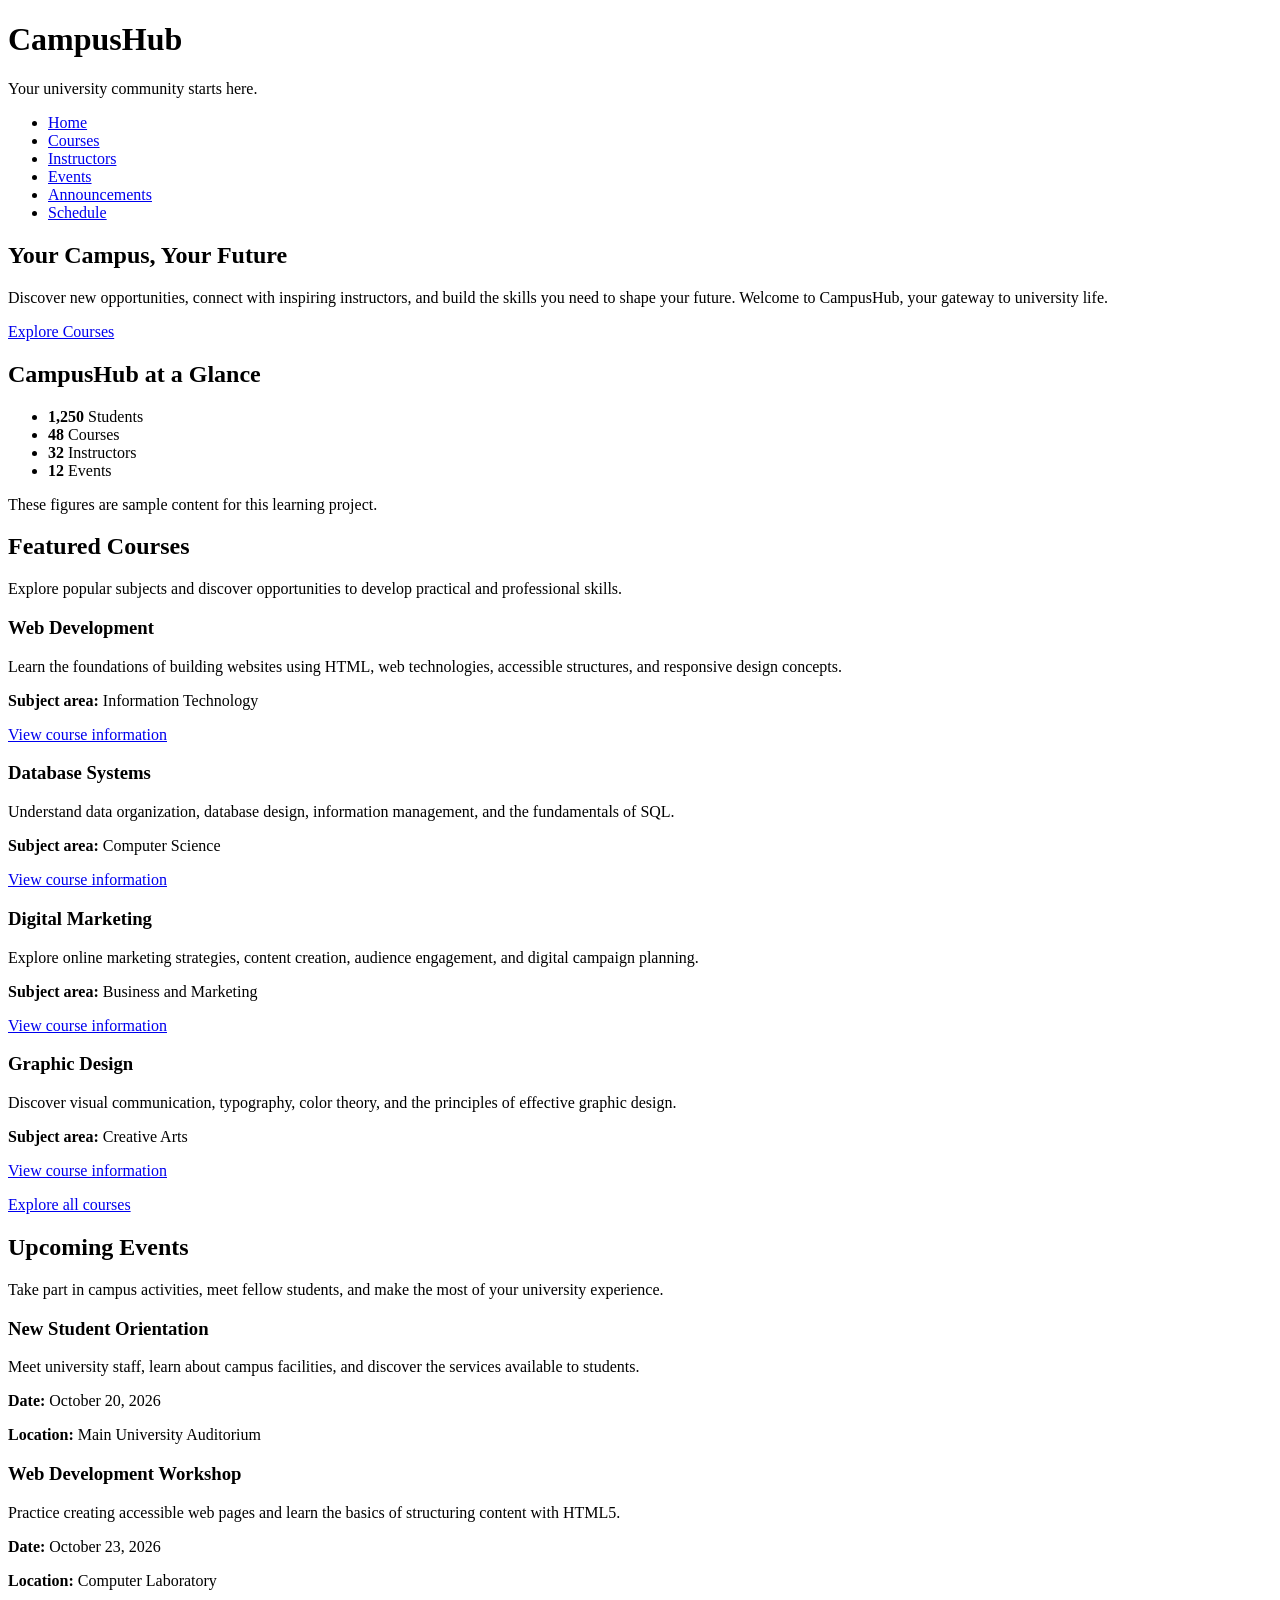
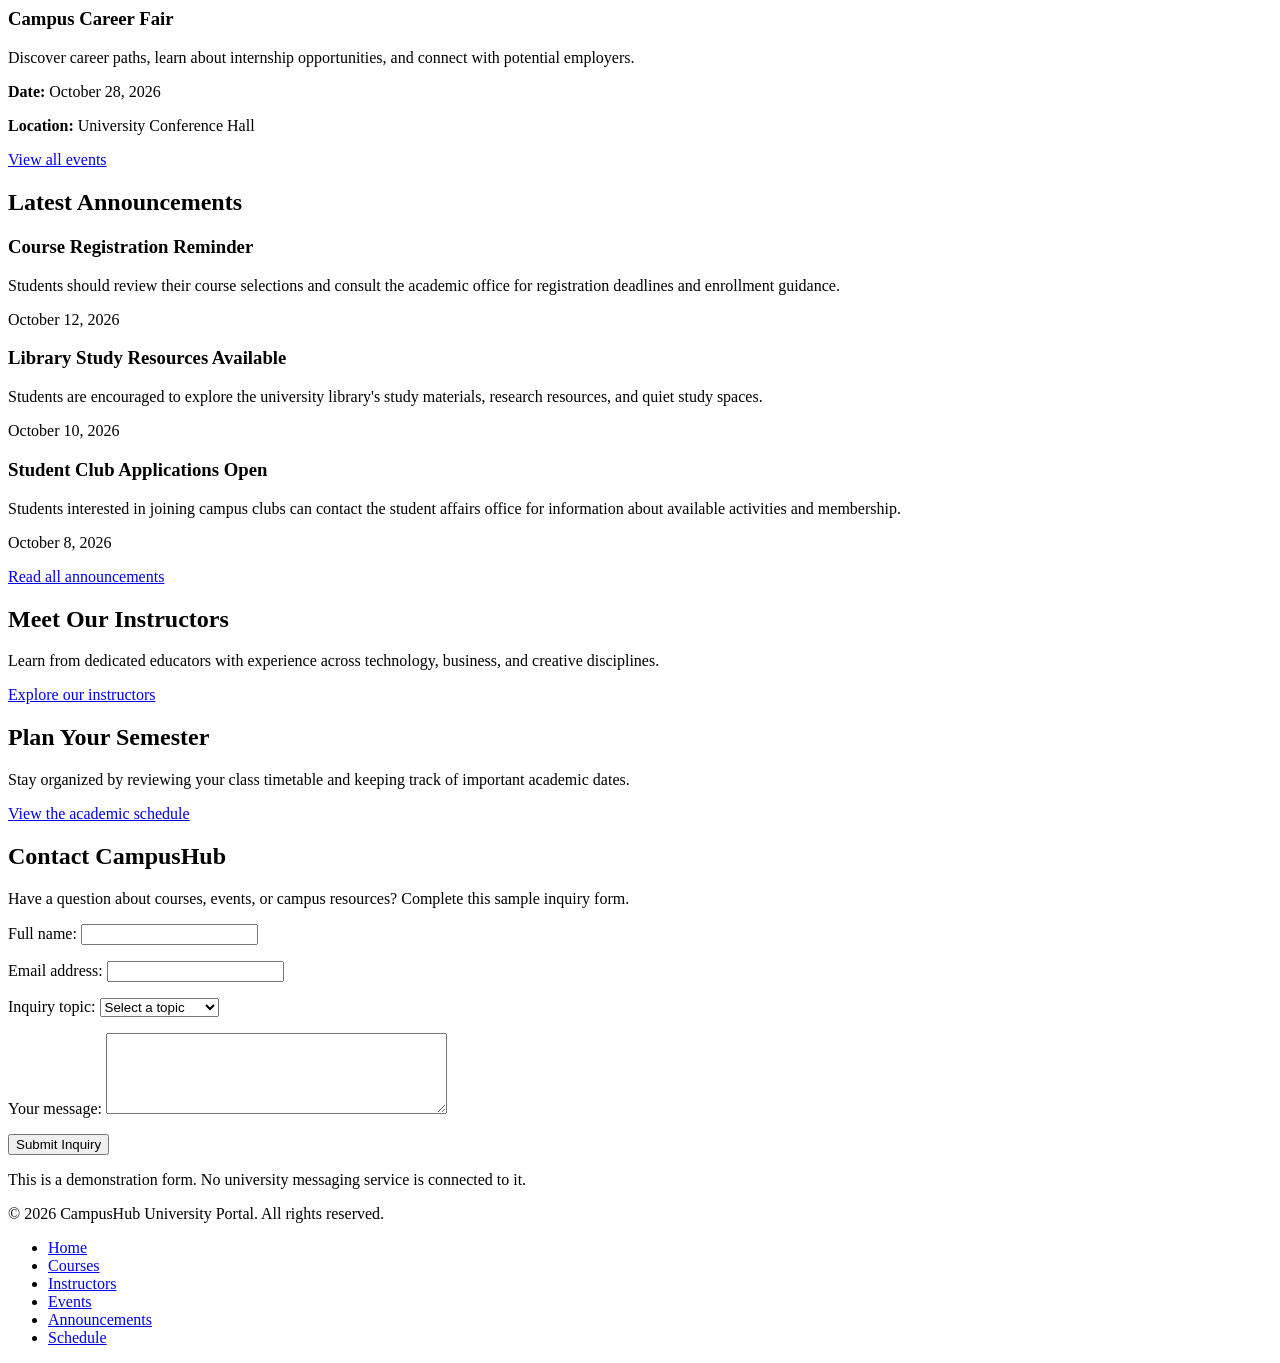
==== index.html @ 7636628a "Add files via upload" ====
<!DOCTYPE html>
<html lang="en">
<head>
    <meta charset="UTF-8">
    <meta name="viewport" content="width=device-width, initial-scale=1.0">
    <title>CampusHub | Your University Portal</title>
</head>
<body>

    <header>
        <h1>CampusHub</h1>
        <p>Your university community starts here.</p>

        <nav aria-label="Main navigation">
            <ul>
                <li><a href="index.html" aria-current="page">Home</a></li>
                <li><a href="courses.html">Courses</a></li>
                <li><a href="instructors.html">Instructors</a></li>
                <li><a href="events.html">Events</a></li>
                <li><a href="announcements.html">Announcements</a></li>
                <li><a href="schedule.html">Schedule</a></li>
            </ul>
        </nav>
    </header>

    <main>
        <section aria-labelledby="hero-heading">
            <h2 id="hero-heading">Your Campus, Your Future</h2>
            <p>
                Discover new opportunities, connect with inspiring instructors,
                and build the skills you need to shape your future.
                Welcome to CampusHub, your gateway to university life.
            </p>
            <p>
                <a href="courses.html">Explore Courses</a>
            </p>
        </section>

        <section aria-labelledby="statistics-heading">
            <h2 id="statistics-heading">CampusHub at a Glance</h2>

            <ul>
                <li>
                    <strong>1,250</strong>
                    <span>Students</span>
                </li>
                <li>
                    <strong>48</strong>
                    <span>Courses</span>
                </li>
                <li>
                    <strong>32</strong>
                    <span>Instructors</span>
                </li>
                <li>
                    <strong>12</strong>
                    <span>Events</span>
                </li>
            </ul>

            <p>
                These figures are sample content for this learning project.
            </p>
        </section>

        <section aria-labelledby="courses-heading">
            <h2 id="courses-heading">Featured Courses</h2>
            <p>
                Explore popular subjects and discover opportunities
                to develop practical and professional skills.
            </p>

            <article>
                <h3>Web Development</h3>
                <p>
                    Learn the foundations of building websites using HTML,
                    web technologies, accessible structures, and responsive
                    design concepts.
                </p>
                <p><strong>Subject area:</strong> Information Technology</p>
                <a href="courses.html">View course information</a>
            </article>

            <article>
                <h3>Database Systems</h3>
                <p>
                    Understand data organization, database design,
                    information management, and the fundamentals of SQL.
                </p>
                <p><strong>Subject area:</strong> Computer Science</p>
                <a href="courses.html">View course information</a>
            </article>

            <article>
                <h3>Digital Marketing</h3>
                <p>
                    Explore online marketing strategies, content creation,
                    audience engagement, and digital campaign planning.
                </p>
                <p><strong>Subject area:</strong> Business and Marketing</p>
                <a href="courses.html">View course information</a>
            </article>

            <article>
                <h3>Graphic Design</h3>
                <p>
                    Discover visual communication, typography, color theory,
                    and the principles of effective graphic design.
                </p>
                <p><strong>Subject area:</strong> Creative Arts</p>
                <a href="courses.html">View course information</a>
            </article>

            <p><a href="courses.html">Explore all courses</a></p>
        </section>

        <section aria-labelledby="events-heading">
            <h2 id="events-heading">Upcoming Events</h2>
            <p>
                Take part in campus activities, meet fellow students,
                and make the most of your university experience.
            </p>

            <article>
                <h3>New Student Orientation</h3>
                <p>
                    Meet university staff, learn about campus facilities,
                    and discover the services available to students.
                </p>
                <p>
                    <strong>Date:</strong>
                    <time datetime="2026-10-20">October 20, 2026</time>
                </p>
                <p><strong>Location:</strong> Main University Auditorium</p>
            </article>

            <article>
                <h3>Web Development Workshop</h3>
                <p>
                    Practice creating accessible web pages and learn
                    the basics of structuring content with HTML5.
                </p>
                <p>
                    <strong>Date:</strong>
                    <time datetime="2026-10-23">October 23, 2026</time>
                </p>
                <p><strong>Location:</strong> Computer Laboratory</p>
            </article>

            <article>
                <h3>Campus Career Fair</h3>
                <p>
                    Discover career paths, learn about internship
                    opportunities, and connect with potential employers.
                </p>
                <p>
                    <strong>Date:</strong>
                    <time datetime="2026-10-28">October 28, 2026</time>
                </p>
                <p><strong>Location:</strong> University Conference Hall</p>
            </article>

            <p><a href="events.html">View all events</a></p>
        </section>

        <section aria-labelledby="announcements-heading">
            <h2 id="announcements-heading">Latest Announcements</h2>

            <article>
                <h3>Course Registration Reminder</h3>
                <p>
                    Students should review their course selections and
                    consult the academic office for registration deadlines
                    and enrollment guidance.
                </p>
                <p>
                    <time datetime="2026-10-12">October 12, 2026</time>
                </p>
            </article>

            <article>
                <h3>Library Study Resources Available</h3>
                <p>
                    Students are encouraged to explore the university
                    library's study materials, research resources,
                    and quiet study spaces.
                </p>
                <p>
                    <time datetime="2026-10-10">October 10, 2026</time>
                </p>
            </article>

            <article>
                <h3>Student Club Applications Open</h3>
                <p>
                    Students interested in joining campus clubs can contact
                    the student affairs office for information about
                    available activities and membership.
                </p>
                <p>
                    <time datetime="2026-10-08">October 8, 2026</time>
                </p>
            </article>

            <p><a href="announcements.html">Read all announcements</a></p>
        </section>

        <section aria-labelledby="instructors-heading">
            <h2 id="instructors-heading">Meet Our Instructors</h2>
            <p>
                Learn from dedicated educators with experience across
                technology, business, and creative disciplines.
            </p>
            <p><a href="instructors.html">Explore our instructors</a></p>
        </section>

        <section aria-labelledby="schedule-heading">
            <h2 id="schedule-heading">Plan Your Semester</h2>
            <p>
                Stay organized by reviewing your class timetable and
                keeping track of important academic dates.
            </p>
            <p><a href="schedule.html">View the academic schedule</a></p>
        </section>

        <section aria-labelledby="contact-heading">
            <h2 id="contact-heading">Contact CampusHub</h2>
            <p>
                Have a question about courses, events, or campus resources?
                Complete this sample inquiry form.
            </p>

            <form action="#" method="get">
                <p>
                    <label for="full-name">Full name:</label>
                    <input
                        type="text"
                        id="full-name"
                        name="full-name"
                        autocomplete="name"
                        required
                    >
                </p>

                <p>
                    <label for="email">Email address:</label>
                    <input
                        type="email"
                        id="email"
                        name="email"
                        autocomplete="email"
                        required
                    >
                </p>

                <p>
                    <label for="inquiry-topic">Inquiry topic:</label>
                    <select id="inquiry-topic" name="inquiry-topic" required>
                        <option value="">Select a topic</option>
                        <option value="courses">Courses</option>
                        <option value="instructors">Instructors</option>
                        <option value="events">Events</option>
                        <option value="announcements">Announcements</option>
                        <option value="other">Other</option>
                    </select>
                </p>

                <p>
                    <label for="message">Your message:</label>
                    <textarea
                        id="message"
                        name="message"
                        rows="5"
                        cols="40"
                        required
                    ></textarea>
                </p>

                <button type="submit">Submit Inquiry</button>
            </form>

            <p>
                This is a demonstration form. No university messaging
                service is connected to it.
            </p>
        </section>
    </main>

    <footer>
        <p>
            &copy; 2026 CampusHub University Portal.
            All rights reserved.
        </p>

        <nav aria-label="Footer navigation">
            <ul>
                <li><a href="index.html">Home</a></li>
                <li><a href="courses.html">Courses</a></li>
                <li><a href="instructors.html">Instructors</a></li>
                <li><a href="events.html">Events</a></li>
                <li><a href="announcements.html">Announcements</a></li>
                <li><a href="schedule.html">Schedule</a></li>
            </ul>
        </nav>
    </footer>

</body>
</html>
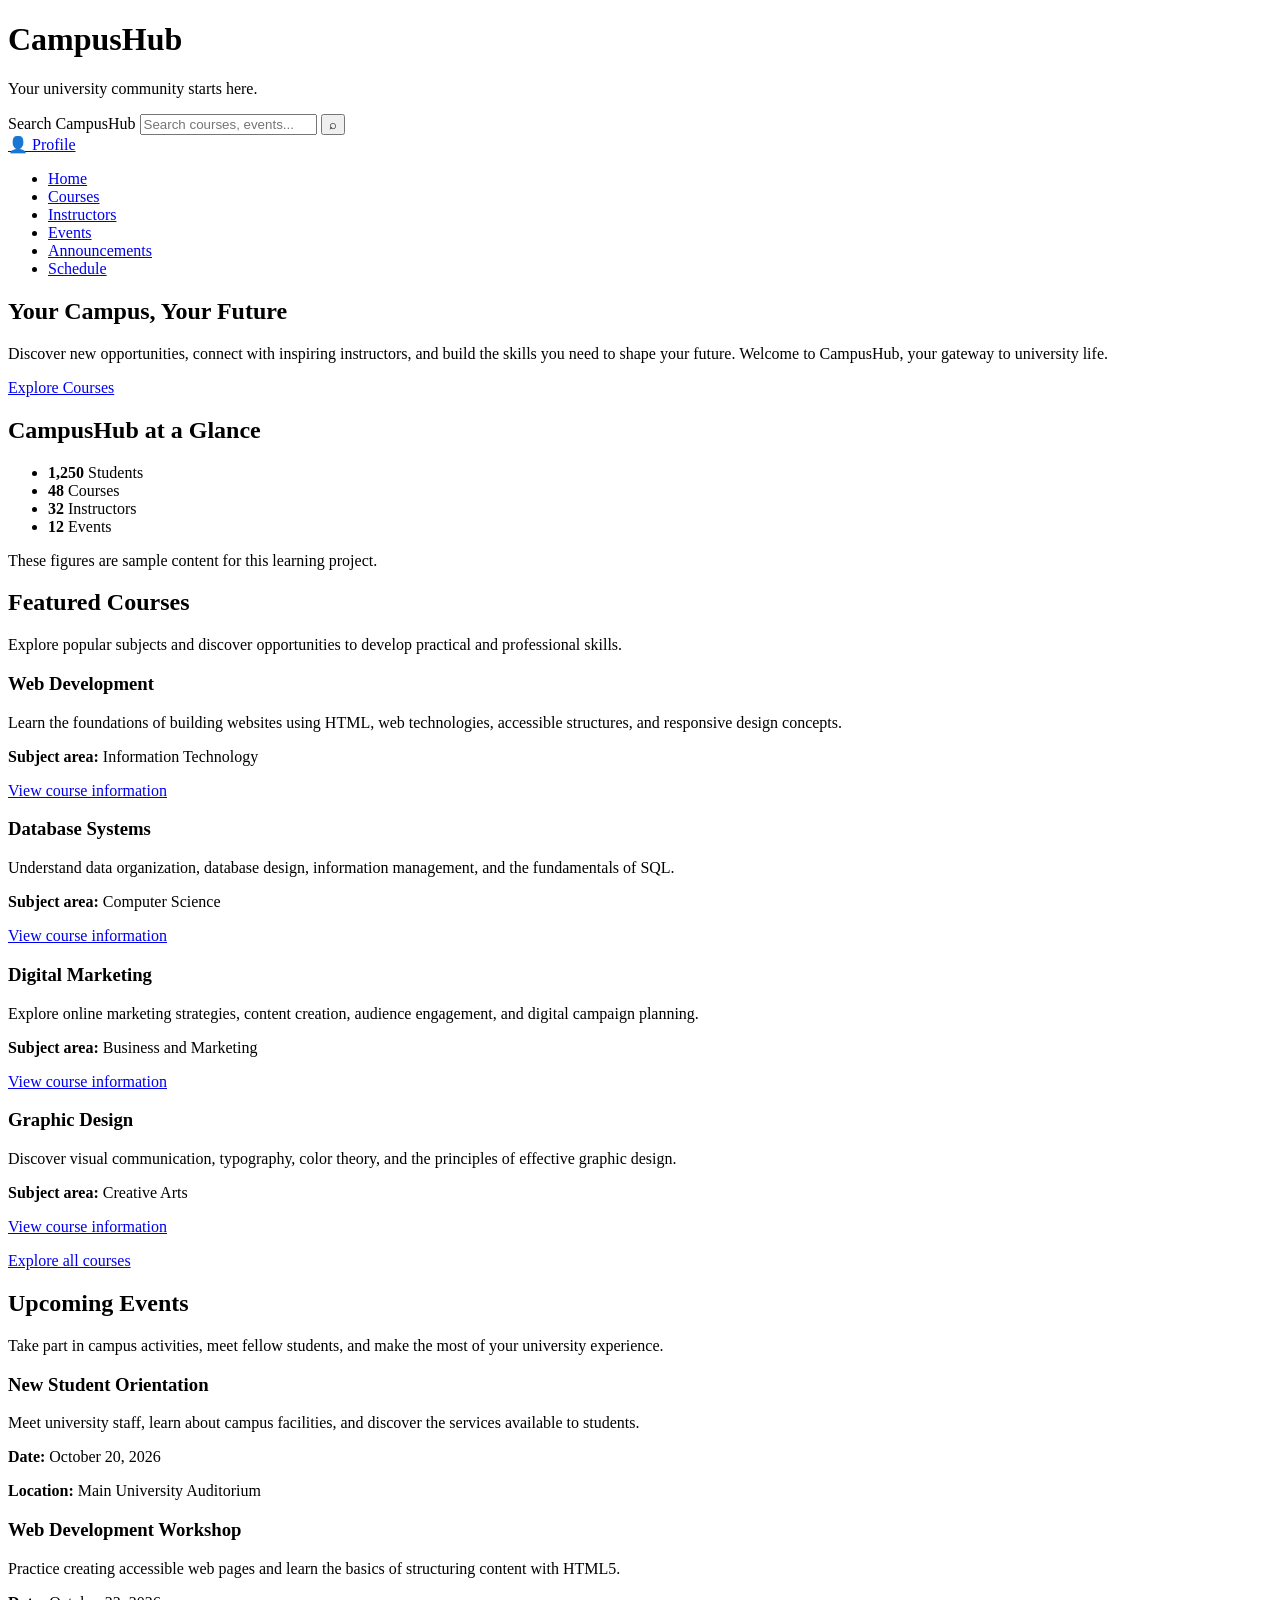
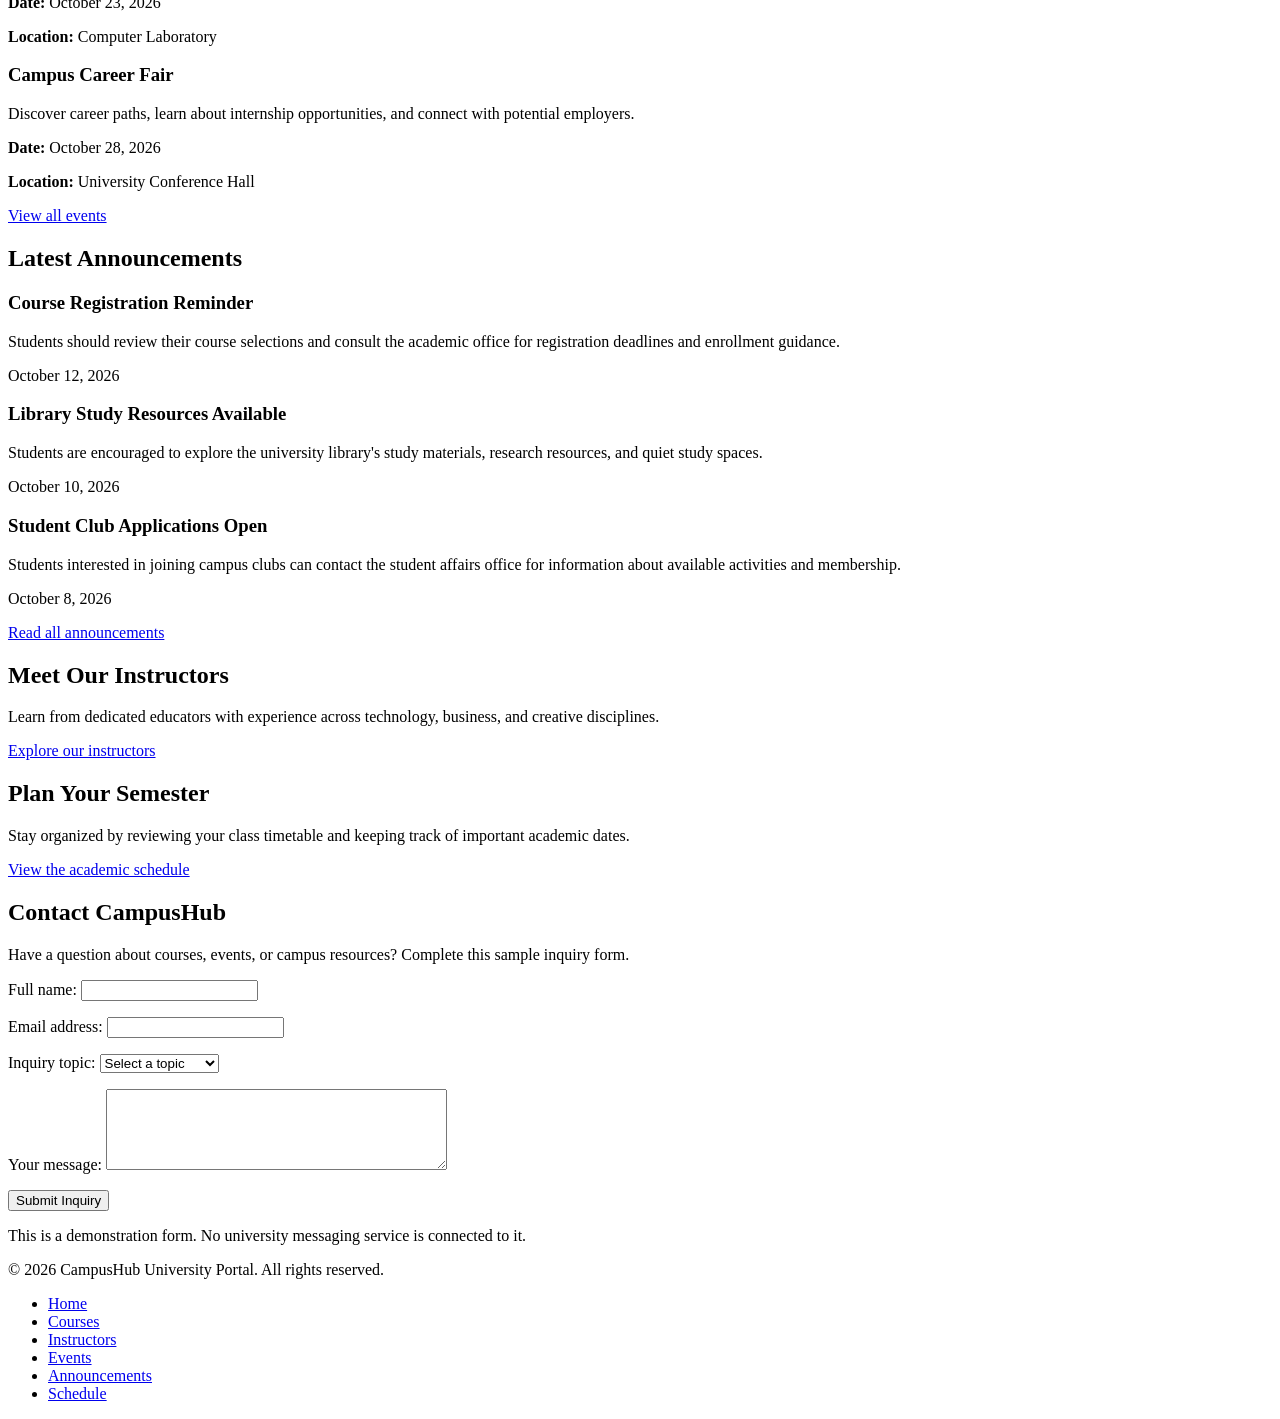
==== commit 2ba43191: "Add files via upload" ====
--- a/index.html
+++ b/index.html
@@ -1,27 +1,56 @@
 <!DOCTYPE html>
 <html lang="en">
-<head>
+<head><link rel="stylesheet" href="style.css">
+
     <meta charset="UTF-8">
     <meta name="viewport" content="width=device-width, initial-scale=1.0">
     <title>CampusHub | Your University Portal</title>
 </head>
 <body>
 
-    <header>
-        <h1>CampusHub</h1>
-        <p>Your university community starts here.</p>
-
-        <nav aria-label="Main navigation">
-            <ul>
-                <li><a href="index.html" aria-current="page">Home</a></li>
-                <li><a href="courses.html">Courses</a></li>
-                <li><a href="instructors.html">Instructors</a></li>
-                <li><a href="events.html">Events</a></li>
-                <li><a href="announcements.html">Announcements</a></li>
-                <li><a href="schedule.html">Schedule</a></li>
-            </ul>
-        </nav>
-    </header>
+    
+<header>
+    <div class="header-top">
+        <div>
+            <h1>CampusHub</h1>
+            <p>Your university community starts here.</p>
+        </div>
+
+        <div class="header-tools">
+            <form class="header-search" action="courses.html" method="get">
+                <label for="site-search" class="visually-hidden">
+                    Search CampusHub
+                </label>
+                <input
+                    type="search"
+                    id="site-search"
+                    name="search"
+                    placeholder="Search courses, events..."
+                >
+                <button type="submit" aria-label="Search">
+                    <span aria-hidden="true">⌕</span>
+                </button>
+            </form>
+
+            <a href="profile.html" class="profile-link">
+                <span class="profile-icon" aria-hidden="true">👤</span>
+                <span>Profile</span>
+            </a>
+        </div>
+    </div>
+
+    <nav aria-label="Main navigation">
+        <ul>
+            <li><a href="index.html" aria-current="page">Home</a></li>
+            <li><a href="courses.html">Courses</a></li>
+            <li><a href="instructors.html">Instructors</a></li>
+            <li><a href="events.html">Events</a></li>
+            <li><a href="announcements.html">Announcements</a></li>
+            <li><a href="schedule.html">Schedule</a></li>
+        </ul>
+    </nav>
+</header>
+
 
     <main>
         <section aria-labelledby="hero-heading">
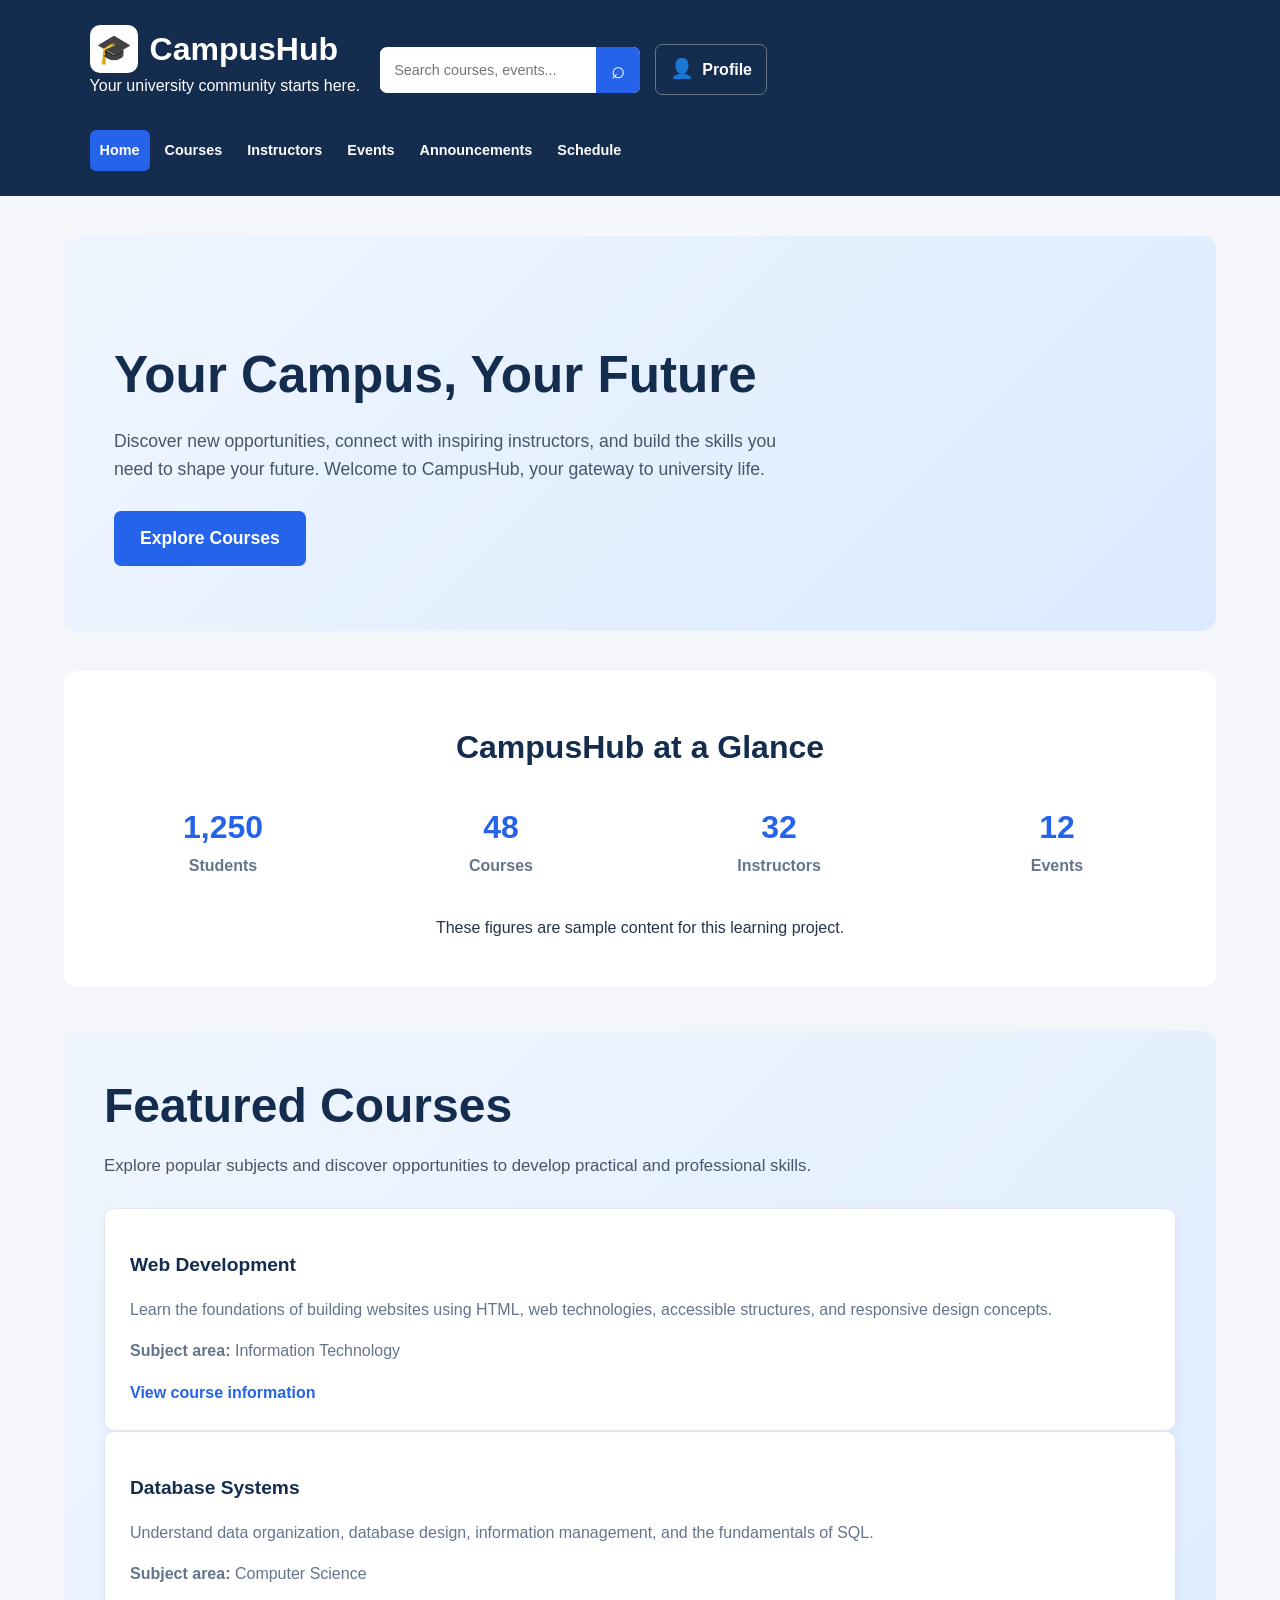
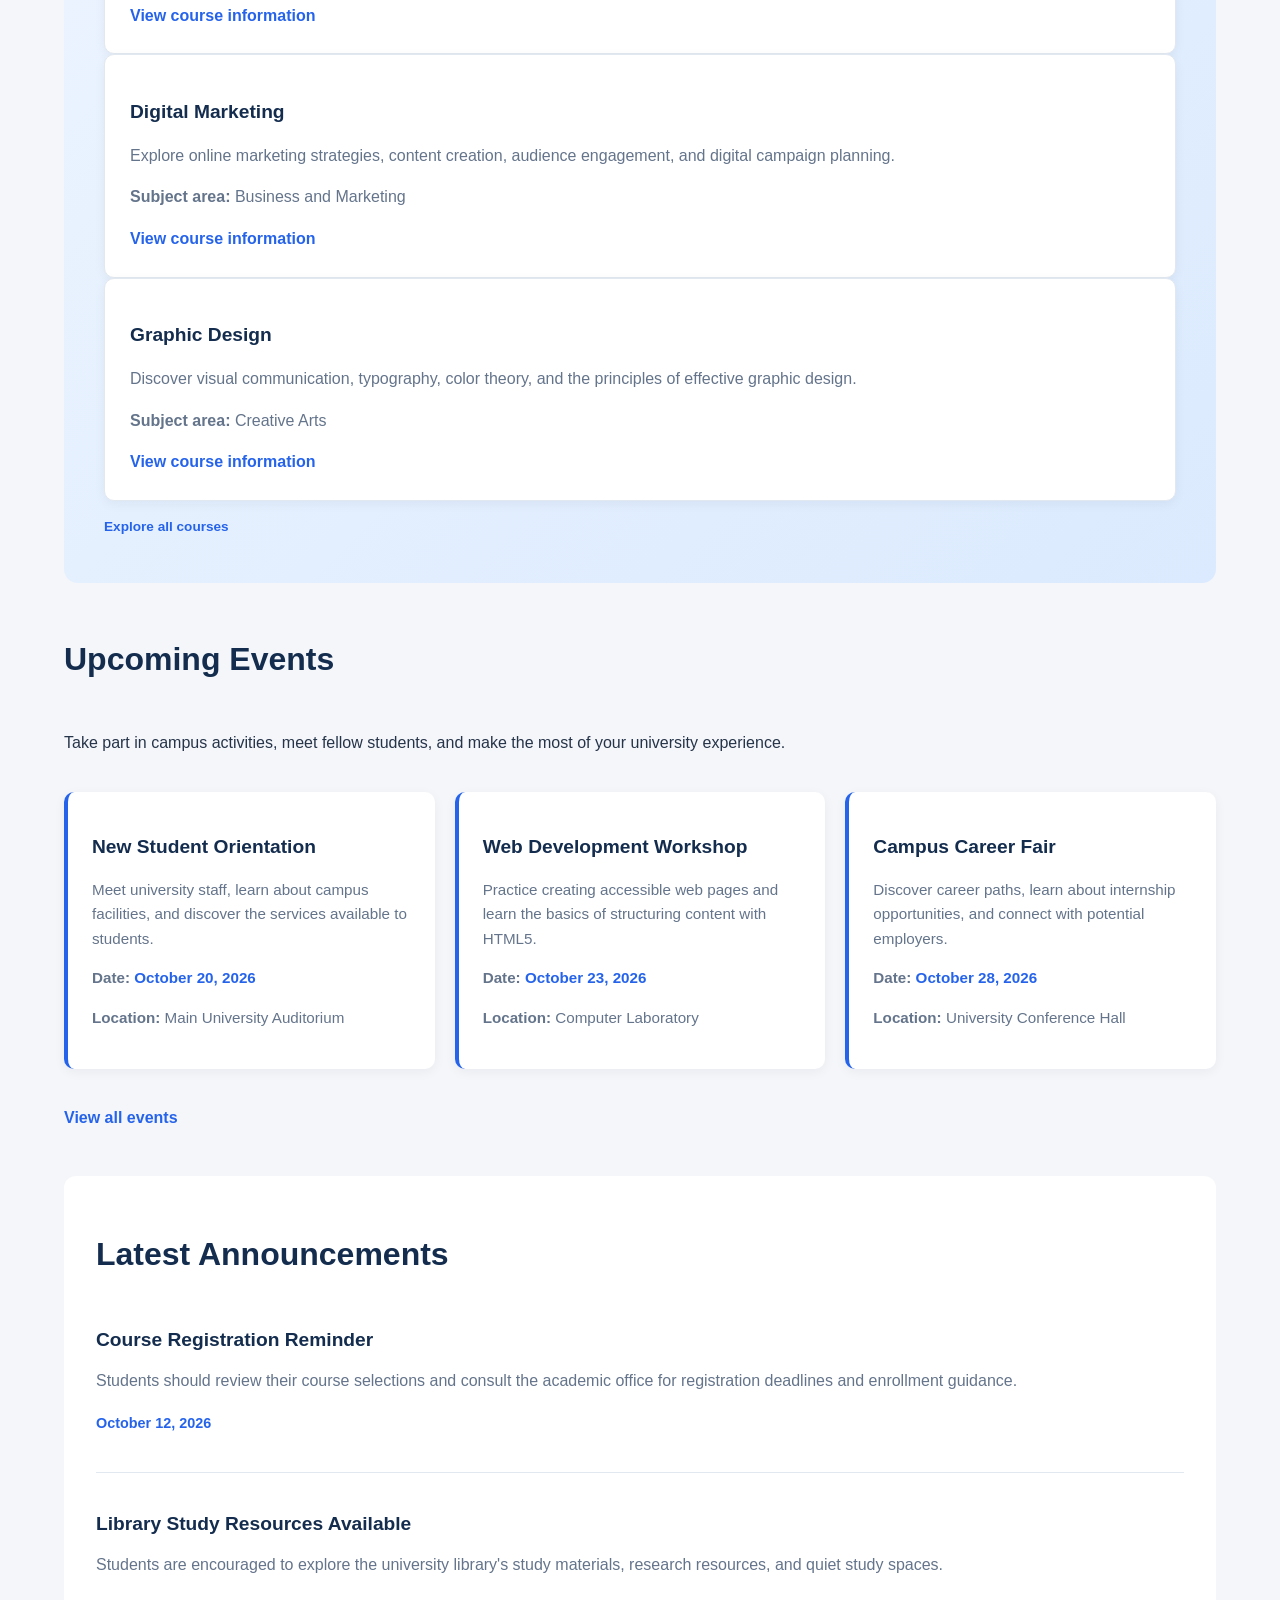
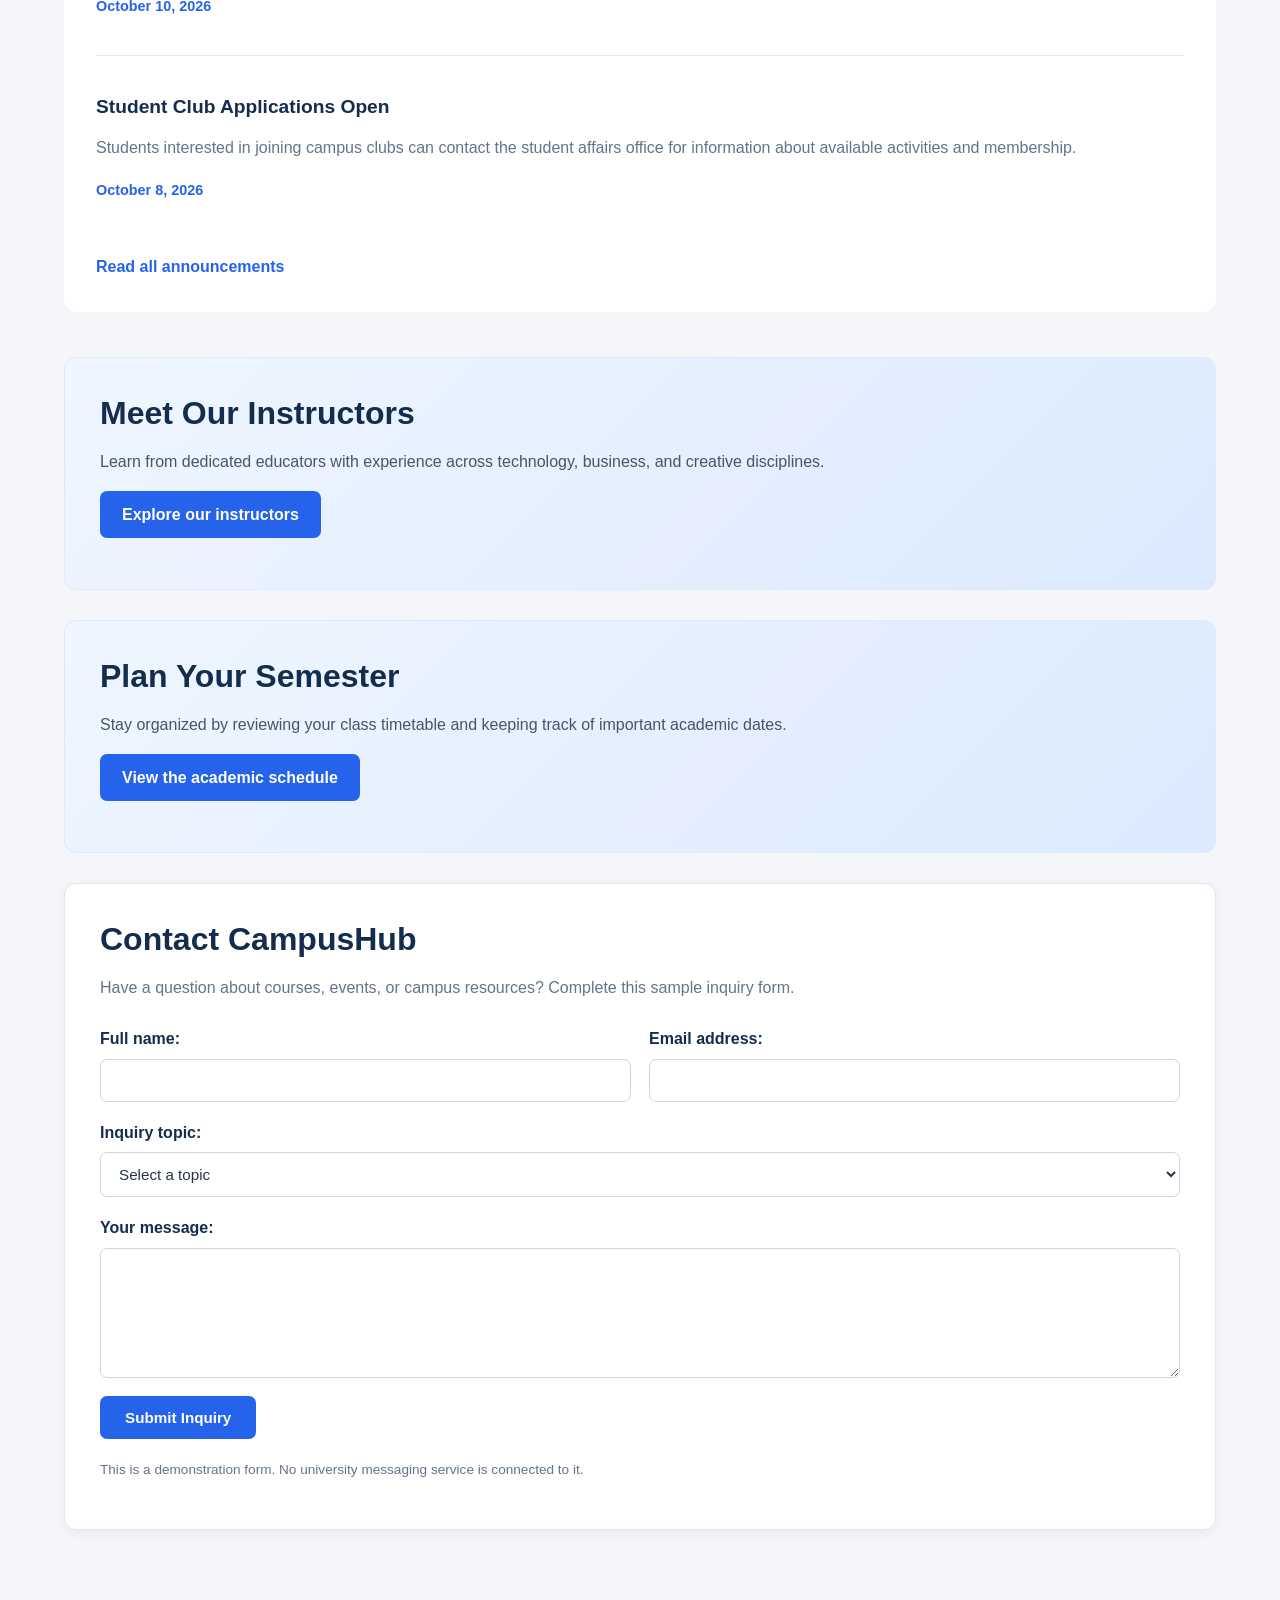
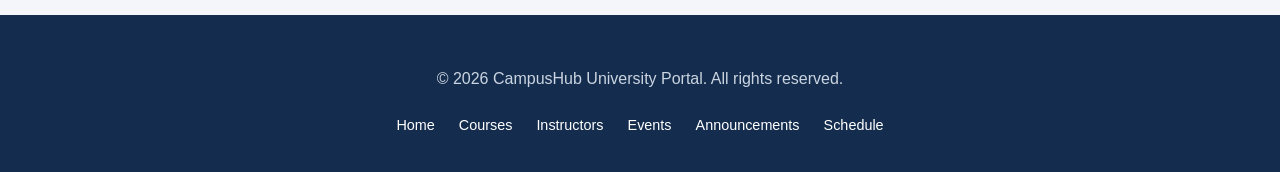
==== commit 2eca35b4: "Add files via upload" ====
--- a/index.html
+++ b/index.html
@@ -12,7 +12,10 @@
 <header>
     <div class="header-top">
         <div>
-            <h1>CampusHub</h1>
+            <div class="logo">
+    <span class="logo-icon">🎓</span>
+    <h1>CampusHub</h1>
+</div
             <p>Your university community starts here.</p>
         </div>
 
--- a/style.css
+++ b/style.css
@@ -0,0 +1,1249 @@
+
+/* ==================================================
+   CAMPUSHUB - HOMEPAGE STYLING
+   Shared header and footer
+   ================================================== */
+
+/* 1. GLOBAL BOX MODEL */
+
+* {
+    box-sizing: border-box;
+}
+
+body {
+    margin: 0;
+    font-family: Arial, Helvetica, sans-serif;
+    line-height: 1.6;
+    color: #263449;
+    background-color: #F4F6FA;
+}
+
+h1, h2, h3 {
+    line-height: 1.25;
+}
+
+h2 {
+    color: #142D4E;
+    font-size: 2rem;
+    margin-bottom: 15px;
+}
+
+h3 {
+    color: #142D4E;
+    font-size: 1.2rem;
+}
+
+a {
+    color: #2563EB;
+    text-decoration: none;
+    transition: 0.2s ease;
+}
+
+a:hover {
+    color: #142D4E;
+}
+
+
+/* ==================================================
+   2. HEADER AND NAVIGATION
+   Shared across all six pages
+   ================================================== */
+
+body > header {
+    background-color: #142D4E;
+    color: #FFFFFF;
+    padding: 25px 7%;
+}
+
+body > header h1 {
+    margin: 0;
+    font-size: 2rem;
+    color: #FFFFFF;
+}
+
+body > header > p {
+    color: #CBD5E1;
+    margin: 5px 0 20px;
+}
+
+/* Navigation Flexbox */
+
+body > header nav ul {
+    display: flex;
+    flex-wrap: wrap;
+    align-items: center;
+    gap: 10px;
+    list-style: none;
+    padding: 0;
+    margin: 0;
+}
+
+body > header nav a {
+    display: block;
+    padding: 10px 16px;
+    color: #FFFFFF;
+    font-weight: 600;
+    border-radius: 6px;
+}
+
+body > header nav a:hover,
+body > header nav a[aria-current="page"] {
+    background-color: #2563EB;
+    color: #FFFFFF;
+}
+
+
+/* ==================================================
+   3. MAIN CONTENT CONTAINER
+   ================================================== */
+
+main {
+    max-width: 1200px;
+    margin: 0 auto;
+    padding: 40px 24px;
+}
+
+main > section {
+    margin-bottom: 45px;
+}
+
+
+/* ==================================================
+   4. HERO SECTION
+   ================================================== */
+
+main > section[aria-labelledby="hero-heading"] {
+    background: linear-gradient(135deg, #EFF6FF, #DBEAFE);
+    padding: 65px 50px;
+    border-radius: 14px;
+    margin-bottom: 40px;
+}
+
+#hero-heading {
+    color: #142D4E;
+    font-size: clamp(2rem, 4vw, 3.2rem);
+    margin-bottom: 20px;
+    max-width: 700px;
+}
+
+main > section[aria-labelledby="hero-heading"] > p {
+    max-width: 680px;
+    color: #475569;
+    font-size: 1.1rem;
+}
+
+main > section[aria-labelledby="hero-heading"] > p:last-child {
+    margin-top: 28px;
+    margin-bottom: 0;
+}
+
+/* Hero call-to-action button */
+
+main > section[aria-labelledby="hero-heading"] > p:last-child a {
+    display: inline-block;
+    background-color: #2563EB;
+    color: #FFFFFF;
+    padding: 13px 26px;
+    border-radius: 7px;
+    font-weight: 700;
+    transition: 0.2s ease;
+}
+
+main > section[aria-labelledby="hero-heading"] > p:last-child a:hover {
+    background-color: #142D4E;
+    transform: translateY(-2px);
+}
+
+
+/* ==================================================
+   5. CAMPUSHUB STATISTICS
+   ================================================== */
+
+main > section[aria-labelledby="statistics-heading"] {
+    background-color: #FFFFFF;
+    padding: 30px;
+    border-radius: 12px;
+    text-align: center;
+}
+
+main > section[aria-labelledby="statistics-heading"] ul {
+    display: flex;
+    flex-wrap: wrap;
+    justify-content: space-around;
+    gap: 20px;
+    list-style: none;
+    padding: 20px 0;
+    margin: 0;
+}
+
+main > section[aria-labelledby="statistics-heading"] li {
+    display: flex;
+    flex-direction: column;
+    flex: 1 1 150px;
+}
+
+main > section[aria-labelledby="statistics-heading"] strong {
+    color: #2563EB;
+    font-size: 2rem;
+}
+
+main > section[aria-labelledby="statistics-heading"] li span {
+    color: #64748B;
+    font-weight: 600;
+}
+
+
+/* ==================================================
+   6. FEATURED COURSES - FOUR CARDS
+   ================================================== */
+
+main > section[aria-labelledby="courses-heading"] {
+    display: flex;
+    flex-wrap: wrap;
+    gap: 20px;
+}
+
+#courses-heading,
+main > section[aria-labelledby="courses-heading"] > p:first-of-type,
+main > section[aria-labelledby="courses-heading"] > p:last-of-type {
+    flex-basis: 100%;
+}
+
+main > section[aria-labelledby="courses-heading"] > article {
+    flex: 1 1 calc(50% - 20px);
+    min-width: 250px;
+    padding: 25px;
+    background-color: #FFFFFF;
+    border: 1px solid #E2E8F0;
+    border-radius: 10px;
+    box-shadow: 0 3px 12px rgba(15, 23, 42, 0.05);
+    transition: 0.2s ease;
+}
+
+main > section[aria-labelledby="courses-heading"] > article:hover {
+    transform: translateY(-4px);
+    box-shadow: 0 8px 20px rgba(15, 23, 42, 0.10);
+}
+
+main > section[aria-labelledby="courses-heading"] > article p {
+    color: #64748B;
+}
+
+main > section[aria-labelledby="courses-heading"] > article a {
+    font-weight: 700;
+}
+
+main > section[aria-labelledby="courses-heading"] > p:last-of-type {
+    margin-bottom: 0;
+    font-weight: 700;
+}
+
+
+/* ==================================================
+   7. UPCOMING EVENTS - THREE CARDS
+   ================================================== */
+
+main > section[aria-labelledby="events-heading"] {
+    display: flex;
+    flex-wrap: wrap;
+    gap: 20px;
+}
+
+#events-heading,
+main > section[aria-labelledby="events-heading"] > p:first-of-type,
+main > section[aria-labelledby="events-heading"] > p:last-of-type {
+    flex-basis: 100%;
+}
+
+main > section[aria-labelledby="events-heading"] > article {
+    flex: 1 1 calc(33.333% - 20px);
+    min-width: 240px;
+    padding: 24px;
+    background-color: #FFFFFF;
+    border-left: 4px solid #2563EB;
+    border-radius: 10px;
+    box-shadow: 0 3px 12px rgba(15, 23, 42, 0.05);
+}
+
+main > section[aria-labelledby="events-heading"] > article p {
+    color: #64748B;
+    font-size: 0.95rem;
+}
+
+main > section[aria-labelledby="events-heading"] time {
+    color: #2563EB;
+    font-weight: 700;
+}
+
+main > section[aria-labelledby="events-heading"] > p:last-of-type {
+    margin-bottom: 0;
+    font-weight: 700;
+}
+
+
+/* ==================================================
+   8. ANNOUNCEMENTS - THREE ARTICLES
+   ================================================== */
+
+main > section[aria-labelledby="announcements-heading"] {
+    background-color: #FFFFFF;
+    padding: 32px;
+    border-radius: 12px;
+}
+
+main > section[aria-labelledby="announcements-heading"] > article {
+    padding: 20px 0;
+    border-bottom: 1px solid #E2E8F0;
+}
+
+main > section[aria-labelledby="announcements-heading"] > article:last-of-type {
+    border-bottom: none;
+}
+
+main > section[aria-labelledby="announcements-heading"] > article h3 {
+    margin-bottom: 8px;
+}
+
+main > section[aria-labelledby="announcements-heading"] > article p {
+    color: #64748B;
+}
+
+main > section[aria-labelledby="announcements-heading"] time {
+    color: #2563EB;
+    font-size: 0.9rem;
+    font-weight: 600;
+}
+
+main > section[aria-labelledby="announcements-heading"] > p:last-child {
+    margin-bottom: 0;
+    font-weight: 700;
+}
+
+
+/* ==================================================
+   9. SHARED FOOTER
+   ================================================== */
+
+body > footer {
+    background-color: #142D4E;
+    color: #CBD5E1;
+    padding: 35px 7%;
+    text-align: center;
+}
+
+body > footer > p {
+    margin-bottom: 20px;
+}
+
+body > footer nav ul {
+    display: flex;
+    flex-wrap: wrap;
+    justify-content: center;
+    gap: 12px 24px;
+    list-style: none;
+    padding: 0;
+    margin: 0;
+}
+
+body > footer nav a {
+    color: #FFFFFF;
+    font-size: 0.9rem;
+}
+
+body > footer nav a:hover {
+    color: #93C5FD;
+}
+
+
+/* ==================================================
+   10. RESPONSIVE DESIGN
+   ================================================== */
+
+@media (max-width: 768px) {
+
+    body > header {
+        padding: 22px 5%;
+    }
+
+    body > header nav ul {
+        gap: 5px;
+    }
+
+    body > header nav a {
+        padding: 9px 11px;
+        font-size: 0.9rem;
+    }
+
+    main {
+        padding: 25px 18px;
+    }
+
+    main > section[aria-labelledby="hero-heading"] {
+        padding: 40px 25px;
+    }
+
+    main > section[aria-labelledby="courses-heading"] > article {
+        flex-basis: 100%;
+    }
+
+    main > section[aria-labelledby="events-heading"] > article {
+        flex-basis: 100%;
+    }
+}
+
+@media (max-width: 480px) {
+
+    body > header h1 {
+        font-size: 1.7rem;
+    }
+
+    body > header nav ul {
+        flex-direction: column;
+        align-items: stretch;
+    }
+
+    body > header nav a {
+        text-align: center;
+    }
+
+    main {
+        padding: 20px 14px;
+    }
+
+    main > section[aria-labelledby="hero-heading"] {
+        padding: 32px 20px;
+    }
+
+    #hero-heading {
+        font-size: 2rem;
+    }
+
+    h2 {
+        font-size: 1.6rem;
+    }
+
+    main > section[aria-labelledby="statistics-heading"] ul {
+        flex-direction: column;
+    }
+
+    main > section[aria-labelledby="announcements-heading"] {
+        padding: 22px;
+    }
+
+    body > footer nav ul {
+        flex-direction: column;
+        gap: 12px;
+    }
+}
+
+/* ==================================================
+   11. COURSES PAGE - HERO AND SEARCH FILTERS
+   ================================================== */
+
+/* Override the homepage courses layout.
+   On this page, courses-heading belongs to the hero. */
+
+main > section[aria-labelledby="courses-heading"] {
+    display: block;
+    background: linear-gradient(135deg, #EFF6FF, #DBEAFE);
+    padding: 45px 40px;
+    border-radius: 14px;
+    margin-bottom: 30px;
+}
+
+/* Hero heading */
+
+#courses-heading {
+    color: #142D4E;
+    font-size: clamp(2rem, 4vw, 3rem);
+    margin-top: 0;
+    margin-bottom: 15px;
+}
+
+/* Hero description */
+
+main > section[aria-labelledby="courses-heading"] > p:first-of-type {
+    max-width: 750px;
+    color: #475569;
+    font-size: 1.05rem;
+    margin-bottom: 28px;
+}
+
+/* Search form - Flexbox */
+
+main > section[aria-labelledby="courses-heading"] form {
+    display: flex;
+    flex-wrap: wrap;
+    align-items: flex-end;
+    gap: 16px;
+    background-color: #FFFFFF;
+    padding: 22px;
+    border-radius: 10px;
+}
+
+/* Form fields */
+
+main > section[aria-labelledby="courses-heading"] form p {
+    flex: 1 1 180px;
+    min-width: 0;
+    margin: 0;
+}
+
+main > section[aria-labelledby="courses-heading"] form p:first-child {
+    flex: 2 1 260px;
+}
+
+main > section[aria-labelledby="courses-heading"] form label {
+    display: block;
+    color: #142D4E;
+    font-weight: 700;
+    margin-bottom: 7px;
+}
+
+/* Search input and dropdowns */
+
+#course-search,
+#department,
+#level {
+    width: 100%;
+    min-height: 46px;
+    padding: 11px 13px;
+    font-family: inherit;
+    font-size: 0.95rem;
+    color: #263449;
+    background-color: #FFFFFF;
+    border: 1px solid #CBD5E1;
+    border-radius: 7px;
+    outline: none;
+    transition: 0.2s ease;
+}
+
+#course-search:focus,
+#department:focus,
+#level:focus {
+    border-color: #2563EB;
+    box-shadow: 0 0 0 3px rgba(37, 99, 235, 0.12);
+}
+
+/* Search button */
+
+main > section[aria-labelledby="courses-heading"] form button {
+    min-height: 46px;
+    padding: 11px 22px;
+    background-color: #2563EB;
+    color: #FFFFFF;
+    border: none;
+    border-radius: 7px;
+    font-family: inherit;
+    font-size: 0.95rem;
+    font-weight: 700;
+    cursor: pointer;
+    transition: 0.2s ease;
+}
+
+main > section[aria-labelledby="courses-heading"] form button:hover {
+    background-color: #142D4E;
+    transform: translateY(-2px);
+}
+
+/* Search explanation */
+
+main > section[aria-labelledby="courses-heading"] > p:last-child {
+    color: #64748B;
+    font-size: 0.85rem;
+    margin: 15px 0 0;
+}
+
+
+/* ==================================================
+   12. COURSE CATEGORY NAVIGATION
+   ================================================== */
+
+main > nav[aria-label="Course categories"] {
+    background-color: #FFFFFF;
+    padding: 25px;
+    margin-bottom: 40px;
+    border-radius: 12px;
+    box-shadow: 0 3px 12px rgba(15, 23, 42, 0.05);
+}
+
+main > nav[aria-label="Course categories"] h2 {
+    font-size: 1.4rem;
+    margin-top: 0;
+    margin-bottom: 18px;
+}
+
+main > nav[aria-label="Course categories"] ul {
+    display: flex;
+    flex-wrap: wrap;
+    gap: 10px;
+    list-style: none;
+    padding: 0;
+    margin: 0;
+}
+
+main > nav[aria-label="Course categories"] a {
+    display: inline-block;
+    padding: 9px 17px;
+    background-color: #EFF6FF;
+    color: #2563EB;
+    border: 1px solid #DBEAFE;
+    border-radius: 25px;
+    font-size: 0.9rem;
+    font-weight: 600;
+    transition: 0.2s ease;
+}
+
+main > nav[aria-label="Course categories"] a:hover {
+    background-color: #2563EB;
+    color: #FFFFFF;
+    border-color: #2563EB;
+    transform: translateY(-2px);
+}
+
+
+/* ==================================================
+   13. AVAILABLE COURSES - NINE COURSE CARDS
+   ================================================== */
+
+main > section[aria-labelledby="course-list-heading"] {
+    margin-bottom: 45px;
+}
+
+#course-list-heading {
+    margin-bottom: 25px;
+}
+
+/* Department sections */
+
+main > section[aria-labelledby="course-list-heading"] > section {
+    display: flex;
+    flex-wrap: wrap;
+    gap: 20px;
+    margin-bottom: 35px;
+}
+
+/* Department headings occupy the full row */
+
+main > section[aria-labelledby="course-list-heading"] > section > h3 {
+    flex-basis: 100%;
+    margin: 0;
+    padding-bottom: 10px;
+    border-bottom: 2px solid #DBEAFE;
+    font-size: 1.35rem;
+}
+
+/* Individual course cards */
+
+main > section[aria-labelledby="course-list-heading"] > section > article {
+    display: flex;
+    flex-direction: column;
+    flex: 1 1 calc(33.333% - 20px);
+    min-width: 250px;
+    padding: 20px;
+    background-color: #FFFFFF;
+    border: 1px solid #E2E8F0;
+    border-radius: 10px;
+    box-shadow: 0 3px 12px rgba(15, 23, 42, 0.05);
+    transition: transform 0.2s ease, box-shadow 0.2s ease;
+}
+
+/* Card hover effect */
+
+main > section[aria-labelledby="course-list-heading"] > section > article:hover {
+    transform: translateY(-5px);
+    box-shadow: 0 8px 20px rgba(15, 23, 42, 0.10);
+}
+
+/* Course images */
+
+main > section[aria-labelledby="course-list-heading"] > section > article img {
+    display: block;
+    width: 100%;
+    height: 180px;
+    object-fit: cover;
+    border-radius: 7px;
+    margin-bottom: 15px;
+}
+
+/* Course titles */
+
+main > section[aria-labelledby="course-list-heading"] > section > article h4 {
+    color: #142D4E;
+    font-size: 1.15rem;
+    line-height: 1.4;
+    margin: 0 0 10px;
+}
+
+/* Course descriptions */
+
+main > section[aria-labelledby="course-list-heading"] > section > article p {
+    color: #64748B;
+    font-size: 0.92rem;
+    margin: 7px 0;
+}
+
+/* Course information */
+
+main > section[aria-labelledby="course-list-heading"] > section > article strong {
+    color: #263449;
+}
+
+/* Course details link */
+
+main > section[aria-labelledby="course-list-heading"] > section > article p:last-child {
+    margin-top: auto;
+    padding-top: 15px;
+}
+
+main > section[aria-labelledby="course-list-heading"] > section > article a {
+    display: inline-block;
+    color: #2563EB;
+    font-weight: 700;
+    font-size: 0.9rem;
+}
+
+main > section[aria-labelledby="course-list-heading"] > section > article a:hover {
+    color: #142D4E;
+    text-decoration: underline;
+}
+
+
+/* ==================================================
+   14. ENROLLMENT SECTION
+   ================================================== */
+
+main > section[aria-labelledby="enrollment-heading"] {
+    background-color: #FFFFFF;
+    padding: 35px;
+    border-left: 4px solid #2563EB;
+    border-radius: 10px;
+    box-shadow: 0 3px 12px rgba(15, 23, 42, 0.05);
+}
+
+main > section[aria-labelledby="enrollment-heading"] h2 {
+    margin-top: 0;
+}
+
+main > section[aria-labelledby="enrollment-heading"] p {
+    color: #64748B;
+}
+
+main > section[aria-labelledby="enrollment-heading"] a {
+    font-weight: 700;
+}
+
+
+/* ==================================================
+   15. COURSES PAGE - RESPONSIVE DESIGN
+   ================================================== */
+
+@media (max-width: 768px) {
+
+    main > section[aria-labelledby="courses-heading"] {
+        padding: 35px 25px;
+    }
+
+    main > section[aria-labelledby="courses-heading"] form {
+        gap: 12px;
+    }
+
+    main > section[aria-labelledby="course-list-heading"] > section > article {
+        flex-basis: calc(50% - 20px);
+    }
+
+    main > nav[aria-label="Course categories"] {
+        padding: 22px;
+    }
+
+    main > section[aria-labelledby="enrollment-heading"] {
+        padding: 28px;
+    }
+}
+
+@media (max-width: 480px) {
+
+    main > section[aria-labelledby="courses-heading"] {
+        padding: 28px 18px;
+    }
+
+    main > section[aria-labelledby="courses-heading"] form {
+        flex-direction: column;
+        align-items: stretch;
+    }
+
+    main > section[aria-labelledby="courses-heading"] form p,
+    main > section[aria-labelledby="courses-heading"] form p:first-child {
+        width: 100%;
+        flex-basis: auto;
+    }
+
+    main > section[aria-labelledby="courses-heading"] form button {
+        width: 100%;
+    }
+
+    main > nav[aria-label="Course categories"] ul {
+        gap: 8px;
+    }
+
+    main > nav[aria-label="Course categories"] a {
+        padding: 8px 12px;
+        font-size: 0.85rem;
+    }
+
+    main > section[aria-labelledby="course-list-heading"] > section {
+        gap: 15px;
+    }
+
+    main > section[aria-labelledby="course-list-heading"] > section > article {
+        flex-basis: 100%;
+        min-width: 0;
+    }
+
+    main > section[aria-labelledby="course-list-heading"] > section > article img {
+        height: 190px;
+    }
+
+    main > section[aria-labelledby="enrollment-heading"] {
+        padding: 22px;
+    }
+}
+
+/* ==================================================
+   11. HOMEPAGE - INSTRUCTORS AND SCHEDULE
+   ================================================== */
+
+/* Shared promotional sections */
+
+main > section[aria-labelledby="instructors-heading"],
+main > section[aria-labelledby="schedule-heading"] {
+    background: linear-gradient(135deg, #EFF6FF, #DBEAFE);
+    padding: 35px;
+    border-radius: 12px;
+    margin-bottom: 30px;
+    border: 1px solid #DBEAFE;
+}
+
+main > section[aria-labelledby="instructors-heading"] h2,
+main > section[aria-labelledby="schedule-heading"] h2 {
+    margin-top: 0;
+}
+
+main > section[aria-labelledby="instructors-heading"] p,
+main > section[aria-labelledby="schedule-heading"] p {
+    max-width: 750px;
+    color: #475569;
+}
+
+/* Promotional links */
+
+main > section[aria-labelledby="instructors-heading"] > p:last-child a,
+main > section[aria-labelledby="schedule-heading"] > p:last-child a {
+    display: inline-block;
+    background-color: #2563EB;
+    color: #FFFFFF;
+    padding: 11px 22px;
+    border-radius: 7px;
+    font-weight: 700;
+    transition: 0.2s ease;
+}
+
+main > section[aria-labelledby="instructors-heading"] > p:last-child a:hover,
+main > section[aria-labelledby="schedule-heading"] > p:last-child a:hover {
+    background-color: #142D4E;
+    transform: translateY(-2px);
+}
+
+
+/* ==================================================
+   12. CONTACT SECTION AND INQUIRY FORM
+   ================================================== */
+
+main > section[aria-labelledby="contact-heading"] {
+    background-color: #FFFFFF;
+    padding: 35px;
+    border-radius: 12px;
+    border: 1px solid #E2E8F0;
+    box-shadow: 0 3px 12px rgba(15, 23, 42, 0.05);
+}
+
+main > section[aria-labelledby="contact-heading"] h2 {
+    margin-top: 0;
+}
+
+main > section[aria-labelledby="contact-heading"] > p {
+    color: #64748B;
+}
+
+/* Form layout */
+
+main > section[aria-labelledby="contact-heading"] form {
+    display: flex;
+    flex-wrap: wrap;
+    gap: 18px;
+    margin-top: 25px;
+}
+
+/* Form field containers */
+
+main > section[aria-labelledby="contact-heading"] form p {
+    flex: 1 1 calc(50% - 18px);
+    min-width: 220px;
+    margin: 0;
+}
+
+/* Message field takes full width */
+
+main > section[aria-labelledby="contact-heading"] form p:nth-child(4) {
+    flex-basis: 100%;
+}
+
+/* Labels */
+
+main > section[aria-labelledby="contact-heading"] form label {
+    display: block;
+    color: #142D4E;
+    font-weight: 700;
+    margin-bottom: 7px;
+}
+
+/* Inputs, select and textarea */
+
+main > section[aria-labelledby="contact-heading"] form input,
+main > section[aria-labelledby="contact-heading"] form select,
+main > section[aria-labelledby="contact-heading"] form textarea {
+    display: block;
+    width: 100%;
+    padding: 12px 14px;
+    font-family: inherit;
+    font-size: 0.95rem;
+    color: #263449;
+    background-color: #FFFFFF;
+    border: 1px solid #CBD5E1;
+    border-radius: 7px;
+    outline: none;
+    transition: 0.2s ease;
+}
+
+/* Textarea */
+
+main > section[aria-labelledby="contact-heading"] form textarea {
+    resize: vertical;
+    min-height: 130px;
+}
+
+/* Focus effects */
+
+main > section[aria-labelledby="contact-heading"] form input:focus,
+main > section[aria-labelledby="contact-heading"] form select:focus,
+main > section[aria-labelledby="contact-heading"] form textarea:focus {
+    border-color: #2563EB;
+    box-shadow: 0 0 0 3px rgba(37, 99, 235, 0.12);
+}
+
+/* Submit button */
+
+main > section[aria-labelledby="contact-heading"] form button {
+    padding: 13px 25px;
+    background-color: #2563EB;
+    color: #FFFFFF;
+    border: none;
+    border-radius: 7px;
+    font-family: inherit;
+    font-size: 0.95rem;
+    font-weight: 700;
+    cursor: pointer;
+    transition: 0.2s ease;
+}
+
+main > section[aria-labelledby="contact-heading"] form button:hover {
+    background-color: #142D4E;
+    transform: translateY(-2px);
+}
+
+/* Demonstration form note */
+
+main > section[aria-labelledby="contact-heading"] > p:last-child {
+    margin-top: 20px;
+    font-size: 0.85rem;
+    color: #64748B;
+}
+
+
+/* ==================================================
+   13. HOMEPAGE - RESPONSIVE IMPROVEMENTS
+   ================================================== */
+
+@media (max-width: 768px) {
+
+    main > section[aria-labelledby="instructors-heading"],
+    main > section[aria-labelledby="schedule-heading"],
+    main > section[aria-labelledby="contact-heading"] {
+        padding: 28px;
+    }
+
+    main > section[aria-labelledby="contact-heading"] form p {
+        flex-basis: 100%;
+    }
+}
+
+@media (max-width: 480px) {
+
+    main > section[aria-labelledby="instructors-heading"],
+    main > section[aria-labelledby="schedule-heading"],
+    main > section[aria-labelledby="contact-heading"] {
+        padding: 22px 18px;
+    }
+
+    main > section[aria-labelledby="contact-heading"] form {
+        flex-direction: column;
+        gap: 15px;
+    }
+
+    main > section[aria-labelledby="contact-heading"] form p {
+        width: 100%;
+        min-width: 0;
+    }
+
+    main > section[aria-labelledby="contact-heading"] form button {
+        width: 100%;
+    }
+}
+
+/* ==================================================
+   14. HEADER SEARCH BAR AND PROFILE
+   ================================================== */
+
+/* Header top layout */
+
+body > header .header-top {
+    display: flex;
+    justify-content: space-between;
+    align-items: center;
+    flex-wrap: wrap;
+    gap: 20px;
+}
+
+/* Search and profile container */
+
+body > header .header-tools {
+    display: flex;
+    align-items: center;
+    gap: 15px;
+}
+
+/* Search form */
+
+body > header .header-search {
+    display: flex;
+    align-items: center;
+    background-color: #FFFFFF;
+    border-radius: 7px;
+    overflow: hidden;
+    min-width: 260px;
+}
+
+/* Search input */
+
+body > header .header-search input {
+    width: 100%;
+    padding: 11px 14px;
+    border: none;
+    outline: none;
+    font-family: inherit;
+    font-size: 0.9rem;
+    color: #263449;
+}
+
+/* Search button */
+
+body > header .header-search button {
+    padding: 9px 15px;
+    border: none;
+    background-color: #2563EB;
+    color: #FFFFFF;
+    font-size: 1.5rem;
+    cursor: pointer;
+    transition: 0.2s ease;
+}
+
+body > header .header-search button:hover {
+    background-color: #1D4ED8;
+}
+
+/* Profile link */
+
+body > header .profile-link {
+    display: flex;
+    align-items: center;
+    gap: 8px;
+    padding: 9px 14px;
+    color: #FFFFFF;
+    font-weight: 600;
+    border: 1px solid #64748B;
+    border-radius: 7px;
+    transition: 0.2s ease;
+}
+
+body > header .profile-link:hover {
+    background-color: #2563EB;
+    color: #FFFFFF;
+}
+
+body > header .profile-icon {
+    font-size: 1.2rem;
+}
+
+/* Accessible hidden label */
+
+.visually-hidden {
+    position: absolute;
+    width: 1px;
+    height: 1px;
+    padding: 0;
+    margin: -1px;
+    overflow: hidden;
+    clip: rect(0, 0, 0, 0);
+    white-space: nowrap;
+    border: 0;
+}
+
+
+/* ==================================================
+   15. HEADER SEARCH AND PROFILE - RESPONSIVE
+   ================================================== */
+
+@media (max-width: 768px) {
+
+    body > header .header-top {
+        align-items: flex-start;
+    }
+
+    body > header .header-tools {
+        width: 100%;
+    }
+
+    body > header .header-search {
+        flex: 1;
+        min-width: 0;
+    }
+}
+
+@media (max-width: 480px) {
+
+    body > header .header-top {
+        align-items: stretch;
+    }
+
+    body > header .header-tools {
+        flex-direction: column;
+        align-items: stretch;
+    }
+
+    body > header .header-search {
+        width: 100%;
+    }
+
+    body > header .profile-link {
+        justify-content: center;
+    }
+}
+body {
+    background-image: url("./images/campus-background.jpg");
+    background-size: cover;
+    background-position: center;
+    background-repeat: no-repeat;
+    background-attachment: fixed;
+    background-color: #F4F6FA;
+}
+/* CAMPUSHUB LOGO */
+
+body > header .logo {
+    display: flex;
+    align-items: center;
+    gap: 12px;
+}
+
+body > header .logo h1 {
+    margin: 0;
+    color: #FFFFFF;
+    font-size: 2rem;
+    font-weight: 700;
+}
+
+.logo-icon {
+    display: flex;
+    align-items: center;
+    justify-content: center;
+    width: 48px;
+    height: 48px;
+    background-color: #FFFFFF;
+    border-radius: 10px;
+    font-size: 1.8rem;
+}
+body > header .logo {
+    display: flex;
+    align-items: center;
+    gap: 12px;
+}
+
+body > header .logo h1 {
+    margin: 0;
+    color: #FFFFFF;
+    font-size: 2rem;
+    font-weight: 700;
+}
+
+.logo-icon {
+    display: flex;
+    align-items: center;
+    justify-content: center;
+    width: 48px;
+    height: 48px;
+    background-color: #FFFFFF;
+    border-radius: 10px;
+    font-size: 1.8rem;
+}
+/* COURSES HEADER - ONE HORIZONTAL LINE */
+
+body > header {
+    display: flex;
+    align-items: center;
+    justify-content: space-between;
+    flex-wrap: wrap;
+    gap: 15px;
+}
+
+body > header .logo {
+    flex-shrink: 0;
+}
+
+body > header > p {
+    display: none;
+}
+
+body > header nav ul {
+    display: flex;
+    flex-wrap: nowrap;
+    align-items: center;
+    gap: 5px;
+}
+
+body > header nav a {
+    padding: 9px 10px;
+    white-space: nowrap;
+    font-size: 0.9rem;
+}
+
+/* Mobile responsive */
+
+@media (max-width: 900px) {
+    body > header {
+        flex-direction: column;
+        align-items: flex-start;
+    }
+
+    body > header nav ul {
+        flex-wrap: wrap;
+    }
+}
